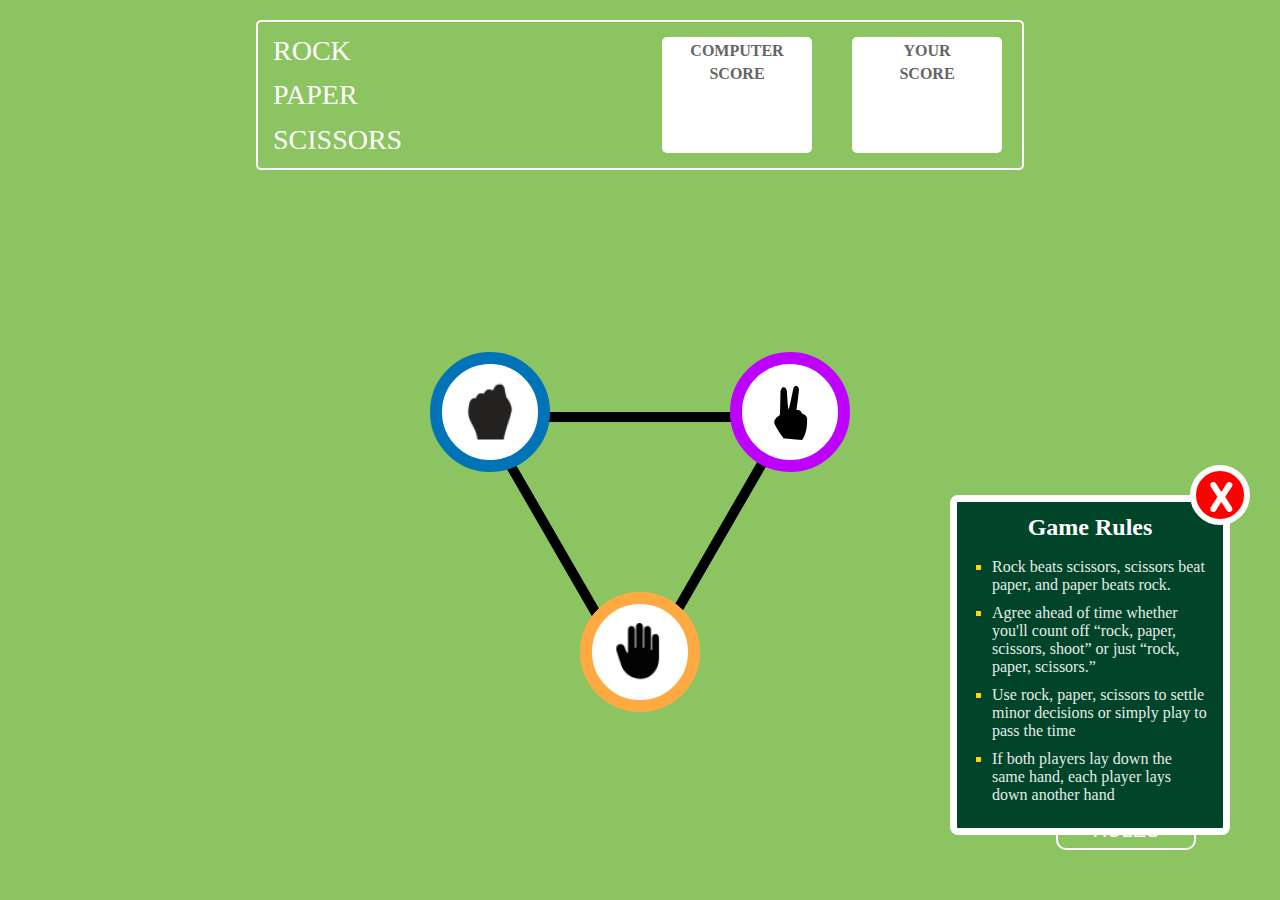
==== index.html @ 490f2fc6 "second commit" ====
<!DOCTYPE html>
<html lang="en">

<head>
    <meta charset="UTF-8">
    <meta name="viewport" content="width=device-width, initial-scale=1.0">
    <title>Rock-Paper-Scissor-Game</title>
    <link rel="stylesheet" href="styles.css">
</head>

<body>
    <section class="Part1">
        <div class="header-section">
            <div class="choose-options">
                <p>ROCK</p>
                <p>PAPER</p>
                <p>SCISSORS</p>
            </div>
            <div class="scores">
                <div class="score-keeper" id="computer-score">
                    <p>COMPUTER</p>
                    <p>SCORE</p>
                    <input name="c-score" type="text">
                </div>
                <div class="score-keeper" id="your-score">
                    <p>YOUR</p>
                    <p>SCORE</p>
                    <input name="u-score" type="text">
                </div>
            </div>
        </div>
    </section>
    <section class="Part2">
        <div class="body-section">
            <div class="triangle">
                <div class="part-t" id="line1"></div>
                <div class="part-t" id="line2"></div>
                <div class="part-t" id="line3"></div>
            </div>
            <div class="options">
                <div class="circleOpt" id="rock"><img src="/images/rock.png"></div>
                <div class="circleOpt" id="paper"><img src="/images/paper.png"></div>
                <div class="circleOpt" id="scissor"><img src="/images/scissor.png"></div>
            </div>
        </div>
        <div class="body-section-2">
            <div class="resulting-area">
                <span id="your-choice">
                    <div class="circle1"></div>
                    <div class="circle2"></div>
                    <div class="circle3"></div>
                    <!-- <div class="circleOpt2 rockC"><img src="images/rock.png"></div> -->
                    <div class="circleOpt2"><img id="your-img" src="#"></div>
                </span>
                <p>YOU PICKED</p>
            </div>
            <div class="resulting-area" id="display">
                <span id="display-result">YOU LOST</span>
                <span id="against-who">AGAINST PC</span>
                <button
                    type="submit"><span><b>P&nbspL&nbspA&nbspY&nbsp&nbspA&nbspG&nbspA&nbspI&nbspN</b></span></button>
            </div>
            <div class="resulting-area">
                <span id="pc-choice">
                    <div class="circle1"></div>
                    <div class="circle2"></div>
                    <div class="circle3"></div>
                    <!-- <div class="circleOpt2 scissorC"><img src="images/scissor.png"></div> -->
                    <div class="circleOpt2"><img id="pc-img" src="#"></div>
                </span>
                <p>PC PICKED</p>
            </div>
        </div>
        <div class="body-section-3">
            <div class="width-management" id="rockP">
                <p>ROCK</p>
            </div>
            <div class="width-management" id="paperP">
                <p>PAPER</p>
            </div>
            <div class="width-management" id="scissorP">
                <p>SCISSOR</p>
            </div>
        </div>
        <div class="rules-container">
            <h2>Game Rules</h2>
            <ul id="allRules">
                <li>
                    <p>Rock beats scissors, scissors beat paper, and paper beats rock.</p>
                </li>
                <li>
                    <p>Agree ahead of time whether you'll count off “rock, paper, scissors, shoot” or just “rock,
                        paper, scissors.”</p>
                </li>
                <li>
                    <p>Use rock, paper, scissors to settle minor decisions or simply play to pass the time</p>
                </li>
                <li>
                    <p>If both players lay down the same hand, each player lays down another hand</p>
                </li>
            </ul>
            <div class="cross" id="close-rules">
                <img src="/images/X.png">
            </div>
        </div>
    </section>
    <section class="Part3">
        <div class="footer">
            <div class="buttons">
                <form>
                    <input type="button" id="rules" value="RULES">
                    <a href="/Hurray/index2.html"><input type="button" id="next" value="NEXT"></a>
                </form>
            </div>
        </div>
    </section>
    <script src="index.js"></script>
</body>

</html>
---- styles.css ----
* {
    margin: 0;
    padding: 0;
    box-sizing: border-box;
}

body {
    background-color: #8CC461;
}

.Part1,
.Part2 {
    width: 100%;
    height: 40vh;
}

.Part3 {
    width: 100%;
    height: 100%;
}

.Part2{
    position: relative;
}

/* First Section */

.Part1 {
    display: flex;
    justify-content: center;
}

.header-section {
    width: 60vw;
    height: 150px;
    border-radius: 5px;
    border: 2px solid white;
    display: flex;
    justify-content: space-between;
    margin-top: 20px;
}

.choose-options p {
    margin: 0;
    padding: 0;
    margin-left: 15px;
}

.choose-options {
    color: white;
    font-size: 28px;
    display: flex;
    justify-content: space-evenly;
    flex-direction: column;
}

.scores {
    display: flex;
    flex-direction: row;
    align-items: center;
}

.score-keeper {
    width: 150px;
    height: 80%;
    border-radius: 5px;
    background-color: white;
    margin: 0px 20px;
    text-align: center;
    font-weight: bold;
    position: relative;
    color: #656565;
}

.score-keeper p{
    margin: 5px 0px;
}

.scores input {
    width: 80px;
    height: 60px;
    border: 1px solid white;
    font-size: 40px;
    font-weight: bold;
    color: #252525;
    position: absolute;
    bottom: 8px;
    left: 34px;
    text-align: center;
}

/* Second Section */

.body-section {
    margin-top: 50px;
    z-index: 3;
}

.triangle {
    display: flex;
    flex-direction: column;
    align-items: center;
}

.part-t {
    border: 5px solid black;
    border-radius: 5px;
    width: 300px;
    height: 5px;
    background-color: black;
    margin: 2px 0px;
}

#line2 {
    rotate: 60deg;
    translate: -80px 120px;
}

#line3 {
    rotate: 120deg;
    translate: 75px 100px;
}

.options {
    display: flex;
    justify-content: center;
}

.circleOpt {
    width: 120px;
    height: 120px;
    border-radius: 50%;
    background-color: white;
    text-align: center;
    cursor: pointer;
    z-index: 7;
}

#rock img {
    margin-top: 17px;
}

#paper img {
    margin-top: 10px;
}

#scissor img {
    margin-top: 20px;
    margin-left: 5px;
}

#rock {
    border: 12px solid #0074B6;
    border-radius: 50%;
    translate: -30px -100px;
}

#paper {
    border: 12px solid #FFA943;
    border-radius: 50%;
    translate: 0px 140px;
}

#scissor {
    border: 12px solid #BD00FF;
    border-radius: 50%;
    translate: 30px -100px;
}

.rules-container {
    width: 280px;
    height: 340px;
    border: 7px solid white;
    background-color: #004429;
    border-radius: 8px;
    font-size: 16px;
    position: fixed;
    bottom: 65px;
    right: 50px;
    text-align: center;
    color: white;
    z-index: 5;
    visibility: visible;
}

.rules-container h2 {
    margin: 12px 0px;
}


li {
    list-style-type: square;
    padding: 5px 0px;
    text-align: start;
    margin: 0px 15px 0px 35px;
}

li::marker {
    color: #FFD600;
}

.rules-container li p {
    opacity: 0.9;
}

.cross {
    width: 60px;
    height: 60px;
    background-color: #FF0000;
    border-radius: 50%;
    border: 6px solid white;
    position: fixed;
    bottom: 375px;
    right: 30px;
    text-align: center;
    cursor: pointer;
}

.cross img {
    translate: 1px 10px;
}

/* 
   body section 2
*/

.body-section-2{
    width: 100%;
    height: 40vh;
    display: flex;
    justify-content: center;
    align-items: center;
    visibility: hidden;
    position: absolute;
    z-index: 2;
    translate: 0px -200px;
}

.resulting-area{
    display: flex;
    flex-direction: column;
    justify-content: center;
    align-items: center;
    width: 300px;
    height: 300px;
    color: white;
    position: relative;
}

.resulting-area img{
     translate: 0px 16px;
}


#display-result{
    font-size: 28px;
    font-weight: bolder;
    margin: 5px 0px;
}

#against-who{
    font-size: 18px;
}

#display button{
    padding:10px;
    margin : 10px 0px;
    border-radius: 5px;
    background-color: white;
    border : 2px solid white;
    color : rgb(106, 101, 101);
    width: 150px;
    outline: none;
    cursor: pointer;
}

.circle1{
    width: 250px;
    height: 250px;
    border-radius: 50%;
    background-color: #2E9A25;
    position: absolute;
    right: 30px;
    bottom: 30px;
    z-index: 1;
    opacity: 0.3;
    visibility: hidden;
}

.circle2{
    width: 200px;
    height: 200px;
    border-radius: 50%;
    background-color: #2E9A25;
    position: absolute;
    right: 55px;
    bottom: 55px;
    z-index: 2;
    opacity: 0.5;
    visibility: hidden;
}

.circle3{
    width: 150px;
    height: 150px;
    border-radius: 50%;
    background-color: #2E9A25;
    position: absolute;
    opacity: 0.8;
    right: 80px;
    bottom: 80px;
    z-index: 3;
    visibility: hidden;
}

.circleOpt2{
    width: 120px;
    height: 120px;
    border-radius: 50%;
    background-color: white;
    text-align: center;
    z-index: 4;
    position: absolute;
    right: 96px;
    bottom: 95px;
}

.resulting-area p{
    z-index : 4;
    color: white;
    position: absolute;
    top: 50px;
    left :100px;
}

.rockC{
    border: 12px solid #0074B6;
    border-radius: 50%;
}

.paperC {
    border: 12px solid #FFA943;
    border-radius: 50%;
}

.scissorC {
    border: 12px solid #BD00FF;
    border-radius: 50%;
}

/* body-section-3 */


.body-section-3 {
    width: 100%;
    height: 40vh;
    background-color: #8CC461;
    position: absolute;
    z-index: 1;
    translate: 0px -200px;
    visibility: hidden;
}

.width-management p{
    font-size: 120px;
    color: #1a491eae;
}


.width-management {
    width: fit-content;
    height: fit-content;
    position: absolute;
    background-color: #8CC461;
    left: 0;
    right: 0;
    top: 0;
    bottom: 0;
    margin: auto;
}

@keyframes growFn {
    0% {
        font-size: 20px;
    }

    10% {
        font-size: 30px;
    }

    20% {
        font-size: 40px;
    }

    30% {
        font-size: 50px;
    }

    40% {
        font-size: 60px;
    }

    50% {
        font-size: 70px;
    }

    60% {
        font-size: 80px;
    }

    70% {
        font-size: 90px;
    }

    80% {
        font-size: 100px;
    }

    90% {
        font-size: 110px;
    }

    100% {
        font-size: 120px;
    }
}

@keyframes shrinkFn {
    0% {
        font-size: 120px;
    }

    10% {
        font-size: 110px;
    }

    20% {
        font-size: 100px;
    }

    30% {
        font-size: 90px;
    }

    40% {
        font-size: 80px;
    }

    50% {
        font-size: 70px;
    }

    60% {
        font-size: 60px;
    }

    70% {
        font-size: 50px;
    }

    80% {
        font-size: 40px;
    }

    90% {
        font-size: 30px;
    }

    100% {
        font-size: 20px;
    }
}


/* Third Section */

.buttons {
    display: flex;
    justify-content: end;
    margin-top: 40px;
    margin-right: 60px;
    overflow: hidden;
}

.buttons input {
    background-color: #8CC461;
    color: white;
    font-size: 20px;
    border: 2px solid white;
    border-radius: 10px;
    padding: 5px;
    width: 140px;
    height: 40px;
}

#rules {
    /* animation: slideInLeftR 1s ease-in-out forwards; */
    translate: 120px 0px;
    cursor: pointer;
}

#next {
    /* animation: slideInLeftN 1s ease-in-out forwards; */
    translate: 150px 0px;
    cursor: pointer;
}


@keyframes slideInLeftR {

    40% {
        transform: translateX(-80px);
    }

    100% {
        translate: 0px 0px;
    }
}

@keyframes slideInLeftN {
    40% {
        transform: translateX(-90px);
    }

    100% {
        margin-left: 10px;
        translate: 0px 0px;
    }
}
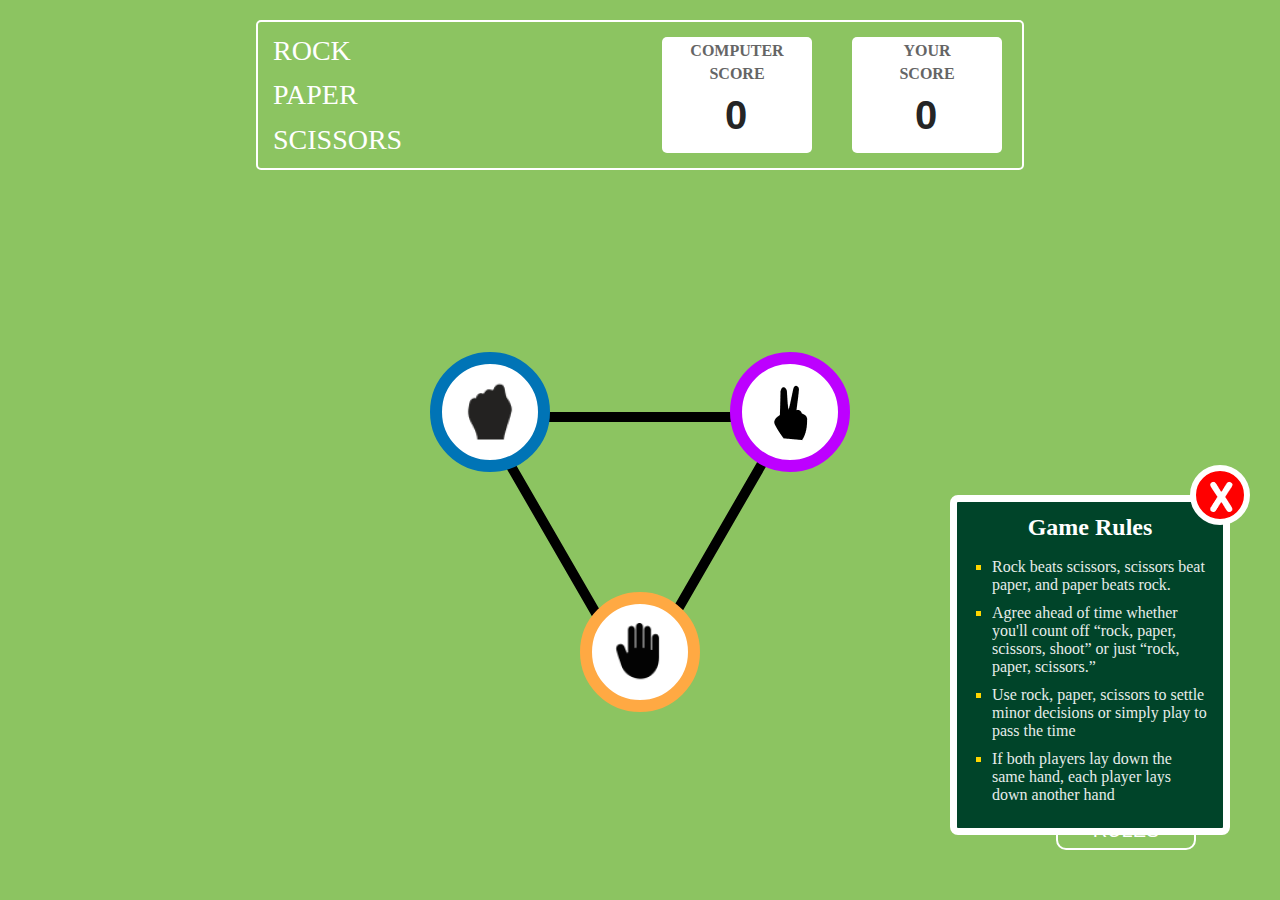
==== commit f6170191: "added a favicon" ====
--- a/index.html
+++ b/index.html
@@ -4,6 +4,7 @@
 <head>
     <meta charset="UTF-8">
     <meta name="viewport" content="width=device-width, initial-scale=1.0">
+    <link rel="icon" type="image/x-icon" href="./images/rock-paper-scissors.ico">
     <title>Rock-Paper-Scissor-Game</title>
     <link rel="stylesheet" href="styles.css">
 </head>
